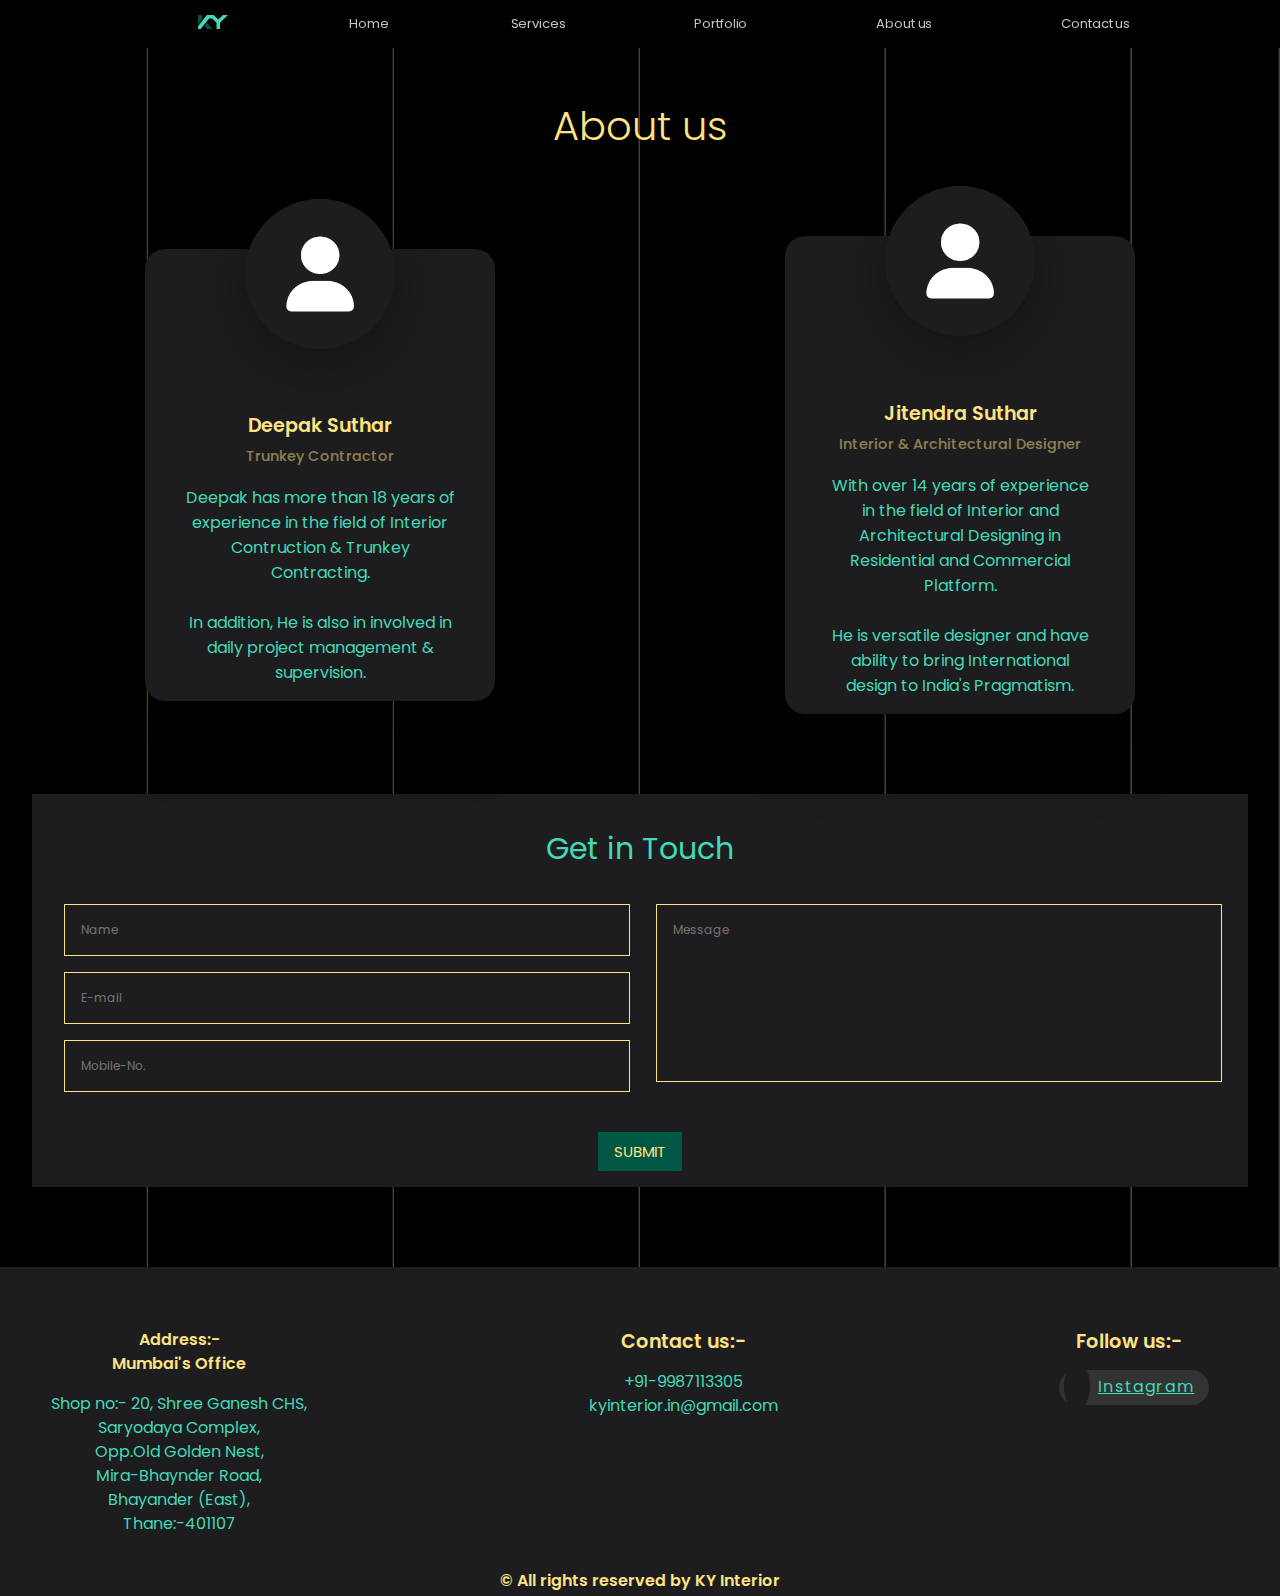
==== About/index.html @ 12c8e561 "Big Update" ====
<!DOCTYPE html>
<html lang="en" dir="ltr">
  <head>
    <meta charset="utf-8">
    <title>About | KY Interior</title>
    <meta name="viewport" content="width=device-width, initial-scale=1.0" />
    <link rel="preconnect" href="https://fonts.googleapis.com">
    <link rel="preconnect" href="https://fonts.gstatic.com" crossorigin>
    <link href="https://fonts.googleapis.com/css2?family=Poppins:ital,wght@0,100;0,200;0,300;0,400;0,500;0,600;0,700;0,800;0,900;1,100;1,200;1,300;1,400;1,500;1,600;1,700;1,800;1,900&display=swap" rel="stylesheet">
    <link rel="stylesheet" href="https://unpkg.com/aos@next/dist/aos.css" />
    <link rel="stylesheet" href="https://cdnjs.cloudflare.com/ajax/libs/font-awesome/6.1.1/css/all.min.css" integrity="sha512-KfkfwYDsLkIlwQp6LFnl8zNdLGxu9YAA1QvwINks4PhcElQSvqcyVLLD9aMhXd13uQjoXtEKNosOWaZqXgel0g==" crossorigin="anonymous" referrerpolicy="no-referrer" />
    <link rel="stylesheet" href="/style.css">
    <link rel="icon" href="/image/KY.svg">
  </head>
  <body>
    <nav>
      <header>
      <div class="hamburger-menu">
        <div class="bar">

        </div>
      </div>
      <div class="container">
        <ul class="list">
            <li class="list-ky item">
              <a class="ky-link link" href="/index.html"></a>
            </li>
            <li class="list-home item item-1">
              <a class="home-link link" href="/index.html">
              <span class="home-text text">Home</span>
              </a>
            </li>
            <li class="list-services item item-2">
              <a class="services-link link" href="/Services">
              <span class="services-text text">Services</span>
              </a>
            </li>
              <li class="list-portfolio item item-3">
                <a class="portfolio-link link" href="/Portfolio">
                <span class="portfolio-text text">Portfolio</span>
                </a>
              </li>
              <li class="list-about item item-4">
                <a class="about-link link" href="/About">
                <span class="about-text text">About us</span>
                </a>
              </li>
            <li class="list-contact item item-5">
              <a class="contact-link link" href="/Contact">
              <span class="contact-text text">Contact us</span>
              </a>
            </li>
        </ul>
      </div>
    </nav>
    <div class="heading">
      <h1>About us</h1>
    </div>
    <div class="person-grouping">
      <div class="person">
        <div class="imgbox">
          <img src="/image/User.jpg" alt="">
        </div>
        <div class="contentbox">
          <div class="details">
            <h1>Deepak Suthar<br><span>Trunkey Contractor</span></h1>
            <div class="bio">
              <p>Deepak has more than 18 years of experience in the field of Interior Contruction & Trunkey Contracting.<br><br>In addition, He is also in involved in daily project management & supervision.</p>
            </div>
          </div>
        </div>
      </div>
      <div class="person">
        <div class="imgbox">
          <img src="/image/User.jpg" alt="">
        </div>
        <div class="contentbox">
          <div class="details">
            <h1>Jitendra Suthar<br><span>Interior & Architectural Designer</span></h1>
            <div class="bio">
              <p>With over 14 years of experience in the field of Interior and Architectural Designing in Residential and Commercial Platform.<br><br>He is versatile designer and have ability to bring International design to India's Pragmatism.</p>
            </div>
          </div>
        </div>
      </div>
    </div>
    <div class="contact-container">
      <div class="form">
        <div class="title">Get in Touch</div>
        <form class="contact-form" action="https://formspree.io/f/meqnbwpr" method="POST">
          <div class="row-">
            <div class="col">
              <div class="group">
                <input class="form-control" type="text" id="name" name="name"  placeholder="Name">
              </div>
              <div class="group">
                <input class="form-control" type="email" id="email" name="email"  placeholder="E-mail">
              </div>
              <div class="group">
                <input class="form-control" type="text" id="mobile" name="mobile" placeholder="Mobile-No.">
              </div>
            </div>
            <div class="col">
              <div class="group">
                <textarea class="form-control" id="message" placeholder="Message" name="message"></textarea>
              </div>
            </div>
          </div>
          <button class="submit-btn" type="submit">Submit</button>
        </form>
      </div>
    </div>
  <footer>
    <div class="small">
      <div class="row">
        <div class="column-1 column">
          <div class="address">
            <h1>Address:-<br>Mumbai's Office</h1>
            <p>Shop no:- 20, Shree Ganesh CHS,<br>Saryodaya Complex,<br>Opp.Old Golden Nest,<br>Mira-Bhaynder Road,<br>Bhayander (East),<br>Thane:-401107</p>
          </div>
        </div>
        <div class="column-2 column">
          <div class="contact">
            <h1>Contact us:-</h1>
            <p>+91-9987113305<br>kyinterior.in@gmail.com</p>
          </div>
        </div>
        <div class="column-3 column">
          <div class="Follow">
            <h1>Follow us:-</h1>
            <div class="label">
            <i class="fa-brands fa-instagram"></i>
            <a href="#">Instagram</a>
            </div>
          </div>
        </div>
      </div>
      <div class="copyright">
        <p>&copy; All rights reserved by KY Interior</p>
      </div>
    </div>
  </footer>
    <script src="/script.js" charset="utf-8"></script>
    <script src="https://unpkg.com/aos@next/dist/aos.js"></script>
    <script src="https://ajax.googleapis.com/ajax/libs/jquery/3.6.0/jquery.min.js"></script>
    <script>
        AOS.init();
    </script>
  </body>
</html>
---- style.css ----
*{
  font-family: 'Poppins', sans-serif;
}

body{
  margin: 0;
  padding: 0;
  background: #000;
  background-image: url("image/bg_line.png");
  background-size: cover;
  overflow-x: hidden;
  font-size: 62.5%;
}

      /* Common Setup */

nav{
    position: fixed;
    top: 0;
    right: 0;
    left: 0;
    z-index: 1000;
    display: block;
    margin: 0;
    width: 100%;
    height: 48px;
    background: rgba(0,0,0,.8);
    font-size: 17px;
    user-select: none;
    transition: opacity 0.3s cubic-bezier(0.25, 0.1, 0.25, 1);
}

header{
  position: absolute;
  top: 0;
  right: 0;
  left: 0;
  z-index: 77;
  display: block;
  margin: 0;
  width: 100%;
  height: 48px;
  background: rgba(0,0,0,0.92);
  font-size: 17px;
  user-select: none;
}

nav .container{
    margin: 0 auto;
    max-width: 980px;
    padding: 0 22px;
    position: relative;
}

nav .list{
    cursor: default;
    margin: 0 -8px;
    width: auto;
    height: 44px;
    display: flex;
    justify-content: space-between;
    user-select: none;
}

nav .list .item{
  box-sizing: border-box;
  position: relative;
  height: 44px;
  list-style: none;
  vertical-align: top;
}

nav .list .link{
    position: relative;
    font-size: 13px;
    line-height: 3.66667;
    font-weight: 400;
    letter-spacing: -.01em;
    color: #c4c4c4;
    z-index: 9999;
    display: inline-block;
    padding: 0 8px;
    min-width: 100%;
    height: 44px;
    opacity: 1;
    background: no-repeat;
    text-decoration: none;
    white-space: nowrap;
    outline-offset: -7px;
    transition: .25s;
    cursor: pointer;
}

nav .list .link:hover{
  transition: .25s;
  color: #fff;
}

nav .list .ky-link{
    background-size: 30px 44px;
    background-repeat: no-repeat;
    background-image: url("image/KY.svg");
    background-position: center;
    width: 30px;
}

nav .list .home-link{
  background-size: 30px 44px;
  background-repeat: no-repeat;
  background-position: center;
  background-origin: content-box;
  background-size: cover;
  width: 2.5em;
  max-width: 51px;
}

.hamburger-menu{
	height: 0;
	width: 0;
	cursor: pointer;
	display: flex;
  z-index: 999;
	align-items: center;
  border-radius: 5px;
	justify-content: flex-end;
}

nav.active::before{
    content: '';
    position: fixed;
    top: 0;
    left: 0;
    min-width: 100%;
    min-height: 100vh;
    transition: 0.5s;
    background: #1d1d1f;
    animation: drop 0.5s forwards ease;
}

@keyframes drop{
	0%{
		transform: translateY(-50em);
	}
	100%{
		transform: translateY(0em);
		background: #000;
	}
}

nav.active::after{
    content: ' ';
    top: 0;
    left: 0;
    width: 100%;
    height: 0;
    transition: 0.5s;
}

nav.active{
  position: fixed;
}

.bar{
	width: 0;
	height: 0;
	border-radius: 5px;
	background-color: #eee;
	transition: 0.5s;
	position: relative;
}

.bar::before,.bar::after{
	content:'';
	position: absolute;
	width: inherit;
	height: inherit;
	background-color: #eee;
}

.bar::before{
	transform: translateY(-9px);
}

.bar::after{
	transform: translateY(9px);
}

nav.active .bar{
	transform: rotate(360deg);
	background-color: transparent;
}

nav.active .bar::before{
	transform: translateY(0) rotate(45deg);
}

nav.active .bar::after{
	transform: translateY(0) rotate(-45deg);
}

.slider{
  overflow: hidden;
  margin-top: 48px;
  margin-bottom: 3rem;
}

.slider figure{
  position: relative;
  width: 500%;
  height: 100vh;
  margin: 0;
  left: 0;
  animation: slider 20s infinite;
}

.slider figure img{
  width: 20%;
  height: 100vh;
  float: left;
}

@keyframes slider {
  0%,20%{
    left: 0;
  }
  25%,45%{
    left: -100%;
  }
  50%,70%{
    left: -200%;
  }
  75%,95%,100%{
    left: -300%;
  }
}

      /* Cards Setup */

.cards{
  position: relative;
  min-width: 100%;
  display: flex;
  align-items: center;
  justify-content: center;
  margin-bottom: 10%;
  z-index: 444;
}

.cards:nth-child(1){
  top: 0%;
}

.cards:nth-child(4){
  flex-direction: row-reverse;
}

.cards:nth-child(6){
  flex-direction: row-reverse;
}

.preview{
  position: relative;
  height: 20rem;
  max-width: 70%;
}

.preview img{
  width: 100%;
  height: 100%;
  margin: auto;
}

.content{
  position: relative;
  background: #1d1d1f;
  padding: 1.5rem;
  max-width: 40%;
}

h1{
  color: #FFE382;
  font-weight: 600;
  font-size: 1.2rem;
  margin-bottom: 1rem;
}

p{
  color: #43D9B8;
  font-weight: normal;
  font-size: 1rem;
  margin-bottom: 1rem;
}

.btn{
  background: #005744;
  border: none;
  padding: .5rem;
  padding-left: 1rem;
  padding-right: 1rem;
  cursor: pointer;
  color: #ffe382;
}

.contact-container{
  padding-left: 2rem;
  padding-right: 2rem;
  max-width: 100%;
  margin-left: auto;
  margin-right: auto;
  margin-bottom: 5rem;
}

.form{
  background: #1d1d1f;
  padding: 1rem;
}

.title{
  font-size: 30px;
  letter-spacing: 0.25px;
  color: #43D9B8;
  text-align: center;
  margin-top: 1rem;
  margin-bottom: 2rem;
}

.row-{
  display: flex;
}

.col{
    position: relative;
    margin-left: 1rem;
    margin-right: 1rem;
    width: 100%;
}

.group{
  position: relative;
  margin-bottom: 1rem;
  min-width: 100%;
}

.form-control{
    border: 1px solid #FFE382;
    background: none;
    color: #43D9B8;
    font-size: 12px;
    min-width: 95%;
    padding: 1rem;
}

textarea{
  height: 9rem;
  resize: none;
}

.submit-btn{
    background: #005744;
    color: #ffe382;
    font-size: 15px;
    padding: .5rem 1rem;
    font-weight: 400;
    display: block;
    margin: auto;
    text-transform: uppercase;
    border: none;
    cursor: pointer;
    margin-top: 1.5rem;
}

      /* Common Card */

.heading{
  position: relative;
  min-width: 100%;
  max-height: 100vh;
  margin-top: 6rem;
}

.heading h1{
  text-align: center;
  font-size: 2.5rem;
  font-weight: 300;
  margin-bottom: 2rem;
}

.heading p{
  text-align: center;
  font-size: 1rem;
}

.section-group{
  position: relative;
  margin-top: 1rem;
  margin-bottom: 4rem;
  max-height: 100vh;
  padding: 2rem;
  display: flex;
  justify-content: space-around;
}

.section{
  position: relative;
  min-width: 35%;
  background-color: #1d1d1f;
  padding: 1rem;
}

.section-container{
  position: relative;
  border: solid 2px #ffe382;
}

.section-content{
  text-align: center;
  padding: 1rem;
}

.section-content-{
  text-align: left;
  padding: .5rem;
  padding-left: 2rem;
}

.section-image{
  position: relative;
  height: 20rem;
}

.section-image img{
  width: 100%;
  height: 100%;
  margin: auto;
}

.anchor{
  text-decoration: none;
  padding: 1rem;
}

        /* Trunkey Contracting Setup */

.header{
  text-align: center;
  padding: 5rem;
}

.header h1{
  font-size: 2rem;
}

.content ul{
  padding-left: 1rem;
}

.content li{
  font-size: 1rem;
  color: #43D9B8;
  margin-bottom: 1rem;
  width: 20rem;
}

.promise{
  color: #43D9B8;
  display: flex;
  align-items: center;
}

.promise i{
  color: #43D9B8;
  font-size: 1rem;
  margin-right: .5rem;
}

.activity{
  display: flex;
}

.grp-1, .grp-2{
  display: flex;
  flex-direction: column;
  margin-right: 1.6rem;
}

        /* Potfolio Setup */

.projects{
  padding: 100px 0 20px 0;
  min-width: 100%;
}

.projects-container{
    width: 100%;
    margin-right: auto;
    margin-left: auto;
}

.pic{
    display: flex;
    justify-content: space-around;
    align-items: center;
    margin-bottom: 1rem;
}

.img, .cont{
    min-height: 1px;
    padding-right: 2rem;
    padding-left: 2rem;
    max-width: 50%;
}

.img{
  display: flex;
  flex-direction: row;
  margin-bottom: 2rem;
}

.img img{
    max-width: 100%;
    max-height: 70vh;
    border-top: 2px solid #ffe382;
    border-bottom: 2px solid #ffe382;
    padding: 10px 0;
}

.projects-thumb{
    border-top: 2px solid #ffe382;
    border-bottom: 2px solid #ffe382;
    min-width: 100%;
    max-height: 100%;
    padding: 10px 0;
    line-height: 2rem;
}

        /* About us - Setup */

.person-grouping{
  position: relative;
  margin-top: 5rem;
  min-width: 100%;
  max-height: 100vh;
  display: flex;
  justify-content: space-around;
  align-items: center;
}

.person{
  position: relative;
  width: 350px;
  max-height: 100vh;
  background: #1d1d1f;
  border-radius: 20px;
  box-shadow: 0 35px 80px rgba(0, 0, 0, 0.15);
  transition: .5s;
  margin-bottom: 5rem;
}

.person:hover .imgbox{
  box-shadow: 0 35px 80px #ffe382;
}

@keyframes animate{
    0%{
      filter: hue-rotate(0deg);
    }
    100%{
      filter: hue-rotate(360deg);
    }
}

.imgbox{
  position: relative;
  left: 50%;
  top: -50px;
  transform: translateX(-50%);
  height: 150px;
  width: 150px;
  background: #1d1d1f;
  border-radius: 50%;
  box-shadow: 0 15px 50px rgba(0, 0, 0, 0.35);
  overflow: hidden;
  transition: .5s;
}

.imgbox img{
  top: 0;
  left: 0;
  width: 100%;
  height: 100%;
  object-fit: cover;
}

.contentbox{
  top: 0;
  min-width: 100%;
  max-height: 100vh;
  display: flex;
  justify-content: center;
  align-items: flex-start;
  overflow: hidden;
}

.details{
  padding-left: 40px;
  padding-right: 40px;
  text-align: center;
  width: 100%;
  transition: .5s;
}

.details h1 span{
  font-size: .75em;
  font-weight: 500;
  opacity: .5;
}

        /* Footer Setup */

footer{
    background: #1d1d1f;
    padding: 50px 50px 20px 50px;
}

.address h1{
  font-size: 1rem;
}

.address p{
  font-size: 1rem;
}

.row{
    display: flex;
    flex-wrap: wrap;
    justify-content: space-between;
    margin-right: 15px;
    margin-left: -15px;
}

.column{
  padding-left: 1rem;
  padding-right: 1rem;
  line-height: 1.5rem;
}

.column p, .column h1{
  text-align: center;
}

.label{
  padding: .3rem;
  min-width: 100%;
  max-height: 100vh;
  border-radius: 50px;
  background: #333;
}

.label a{
  letter-spacing: .1rem;
}

.label i{
  font-size: 1rem;
  color: #fff;
  padding: .8rem;
  background-color: #1d1d1f;
  border-radius: 50%;
  margin-right: .5rem;
}

.copyright{
  position: absolute;
  left: 0;
  display: flex;
  justify-content: center;
  min-width: 100%;
  height: 44px;
  background-color: #1d1d1f;
}

.copyright p{
  font-weight: 600;
  color: #ffe382;
}

.column a{
  font-size: 1rem;
  color: #43D9B8;
}

@media (min-width: 550px) and (max-width: 1000px){
  .slider {
    max-height: 50vh;
  }

  .slider figure img{
    max-height: 50vh;
  }

  .slider figure{
    height: 100vh;
  }

  .cards{
    position: relative;
    display: flex;
    align-items: center;
    flex-direction: column;
    margin-bottom: 10%;
  }

  .cards:nth-child(4), .cards:nth-child(6){
    flex-direction: column;
  }

  .preview{
    height: 100%;
    width: 100%;
  }

  .preview img{
    border-top-left-radius: 10px;
    border-top-right-radius: 10px;
  }

  .content{
    min-width: 70%;
    border-radius: 10px;
    border-top-left-radius: 5px;
    border-top-right-radius: 5px;
  }

  .list{
    padding: 2rem;
    flex-direction: column;
    align-items: center;
  }

  .item-1, .item-2, .item-3, .item-4, .item-5{
    border-bottom: 2px solid #fff;
    top: -100vh;
    min-width: 100%;
    opacity: 1;
  }

  .item:nth-child(1){
    display: flex;
    justify-content: center;
    opacity: 1;
    border: none;
  }

  .item-1.active, .item-2.active, .item-3.active, .item-4.active, .item-5.active{
    opacity: 1;
    top: 0;
    transition: .5s;
  }

  .hamburger-menu{
  	height: 2rem;
  	width: 2rem;
    margin-left: .5rem;
  }

  .bar{
  	width: 2rem;
  	height: 2px;
  }

  header{
    display: flex;
    align-items: center;
  }

  nav .container{
    left: -5%;
    margin: 0;
    padding: 0;
    min-width: 100%;
  }

  .content .btn{
    border-radius: 5px;
  }

  footer{
    display: flex;
    flex-direction: column;
  }

  .row{
    justify-content: center;
  }

  .row-{
    flex-direction: column;
  }

  .contact-form{
    display: flex;
    flex-direction: column;
  }

  .col{
    margin: 0;
  }

  .section-group{
    flex-direction: column;
    padding: 0;
    min-width: 100%;
    align-items: center;
  }

  .section{
    margin-top: 2rem;
    max-width: 100%;
    max-height: 100vh;
  }

  .pic{
    flex-direction: column;
  }

  .img, .cont{
      max-width: 100%;
  }

  .projects-content{
    max-width: 100%;
    text-align: center;
  }

  .person-grouping{
    flex-direction: column;
  }

  .person{
    margin-bottom: 5rem;
  }
}

@media (min-width: 1px) and (max-width: 540px){
  .slider {
    max-height: 35vh;
  }

  .slider figure img{
    max-height: 35vh;
  }

  .slider figure{
    height: 100vh;
  }

  .cards{
    position: relative;
    display: flex;
    align-items: center;
    flex-direction: column;
    margin-bottom: 10%;
  }

  .cards:nth-child(4), .cards:nth-child(6){
    flex-direction: column;
  }

  .preview{
    height: 100%;
    width: 100%;
  }

  .preview img{
    border-top-left-radius: 10px;
    border-top-right-radius: 10px;
  }

  .content{
    padding: 1rem;
    min-width: 70%;
    border-radius: 10px;
    border-top-left-radius: 5px;
    border-top-right-radius: 5px;
  }

  .list{
    padding: 2rem;
    flex-direction: column;
    align-items: center;
  }

  .item-1, .item-2, .item-3, .item-4, .item-5{
    border-bottom: 2px solid #fff;
    top: -100vh;
    min-width: 100%;
    opacity: 1;
  }

  .item:nth-child(1){
    display: flex;
    justify-content: center;
    opacity: 1;
    border: none;
  }

  .item-1.active, .item-2.active, .item-3.active, .item-4.active, .item-5.active{
    opacity: 1;
    top: 0;
    transition: .5s;
  }

  .hamburger-menu{
  	height: 2rem;
  	width: 2rem;
    margin-left: .5rem;
  }

  .bar{
  	width: 2rem;
  	height: 2px;
  }

  header{
    display: flex;
    align-items: center;
  }

  nav .container{
    left: -10%;
    margin: 0;
    padding: 0;
    min-width: 100%;
  }

  .content .btn{
    border-radius: 5px;
  }

  footer{
    display: flex;
    flex-direction: column;
  }

  .row{
    justify-content: center;
  }

  .row-{
    flex-direction: column;
  }

  .contact-form{
    display: flex;
    flex-direction: column;
  }

  .col{
    margin: 0;
  }

  .form-control{
    min-width: 88%;
  }

  .section-group{
    flex-direction: column;
    padding: 1rem;
  }

  .section{
    max-width: 100%;
    max-height: 100vh;
    margin-bottom: 1rem;
  }

  .pic{
    flex-direction: column;
  }

  .img, .cont{
      max-width: 100%;
  }

  .projects-content{
    max-width: 100%;
    text-align: center;
  }

  .person-grouping{
    margin-top: 10rem;
    margin-bottom: 5rem;
    flex-direction: column;
  }

  .heading{
    margin-bottom: 2rem;
  }

  .section-image{
    height: 10rem;
  }
}
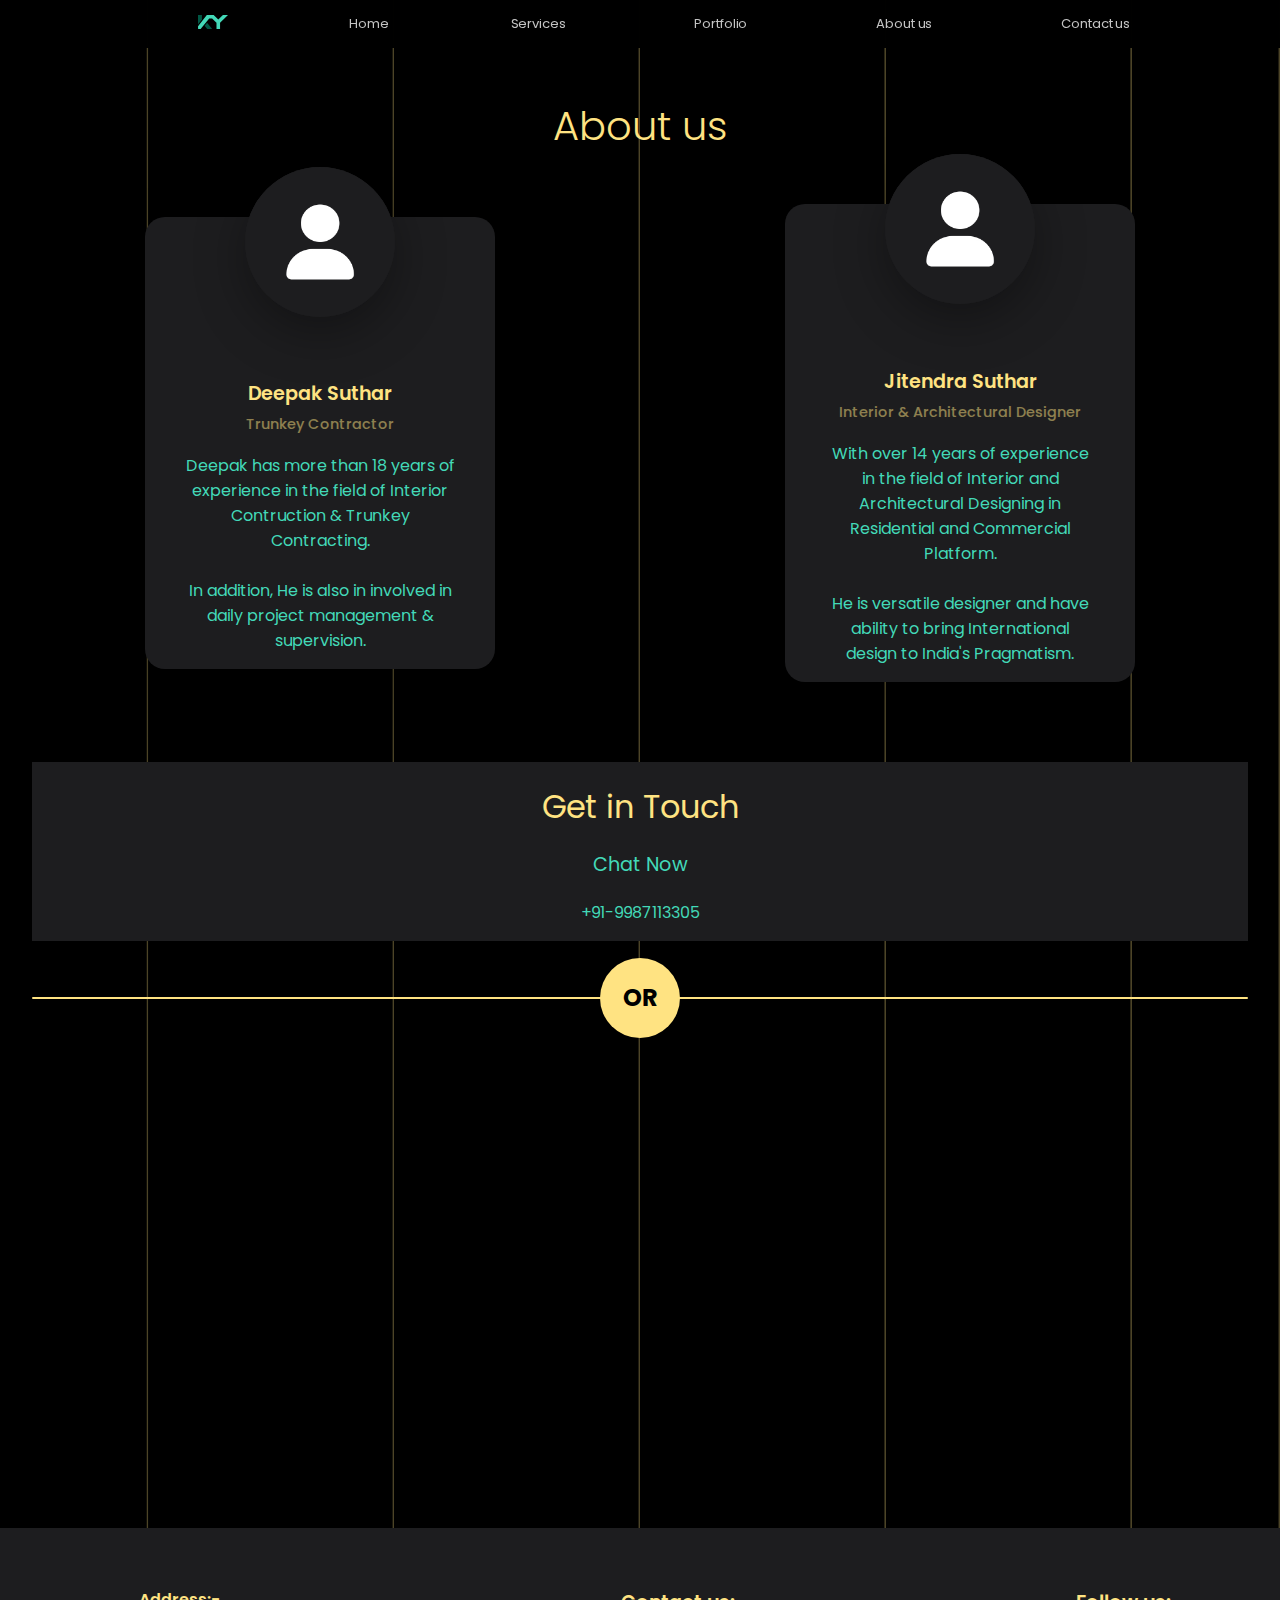
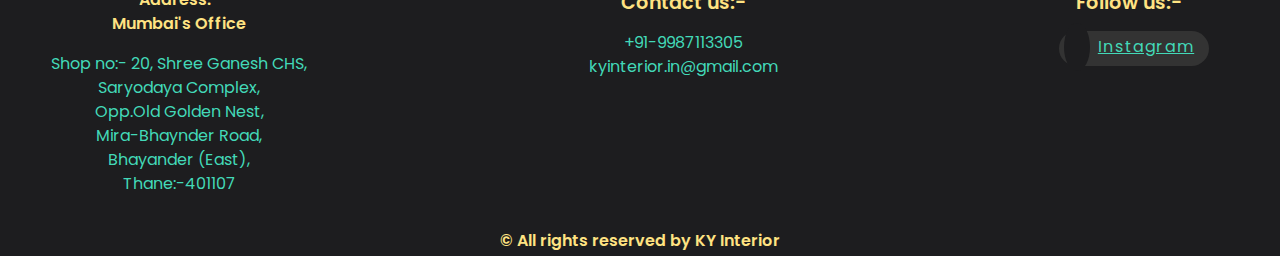
==== commit e760f3d6: "New Update" ====
--- a/About/index.html
+++ b/About/index.html
@@ -85,8 +85,20 @@
       </div>
     </div>
     <div class="contact-container">
-      <div class="form">
-        <div class="title">Get in Touch</div>
+      <div data-aos="fade-up" data-aos-duration="1000" data-aos-once="true" class="whatsapp-conversation conversation">
+        <div class="head-container">
+          <h1>Get in Touch</h1>
+          <h3>Chat Now</h3>
+          <p><i class="fa-brands fa-whatsapp"></i> +91-9987113305</p>
+        </div>
+      </div>
+      <div class="Or-body">
+          <div class="Or Condition">
+            <h2>OR</h2>
+          </div>
+      </div>
+      <div data-aos="fade-down" data-aos-duration="1000" data-aos-once="true" class="form">
+        <div class="title">Enter your Details Below</div>
         <form class="contact-form" action="https://formspree.io/f/meqnbwpr" method="POST">
           <div class="row-">
             <div class="col">
--- a/style.css
+++ b/style.css
@@ -1,5 +1,9 @@
 *{
   font-family: 'Poppins', sans-serif;
+}
+
+html{
+  overflow-x: hidden;
 }
 
 body{
@@ -8,7 +12,6 @@
   background: #000;
   background-image: url("image/bg_line.png");
   background-size: cover;
-  overflow-x: hidden;
   font-size: 62.5%;
 }
 
@@ -31,7 +34,7 @@
 }
 
 header{
-  position: absolute;
+  position: fixed;
   top: 0;
   right: 0;
   left: 0;
@@ -310,6 +313,59 @@
   margin-bottom: 5rem;
 }
 
+.conversation{
+  position: relative;
+  top: 0;
+  left: 0;
+  min-width: 100%;
+  max-height: 100vh;
+  display: flex;
+  text-align: center;
+  align-items: center;
+  justify-content: center;
+  flex-direction: column;
+}
+
+.head-container h1{
+  font-weight: 400;
+  font-size: 2rem;
+}
+
+.head-container h3{
+  color: #43D9B8;
+  font-weight: 400;
+  font-size: 1.2rem;
+}
+
+.conversation{
+  background: #1d1d1f;
+}
+
+.Or-body{
+  min-width: 100%;
+  height: 2px;
+  display: flex;
+  justify-content: center;
+  align-items: center;
+  margin-top: 3.5rem;
+  margin-bottom: 3.5rem;
+  background: #ffe382;
+  border-radius: 3px;
+}
+
+.Or{
+  width: 5rem;
+  height: 5rem;
+  background: #ffe382;
+  display: flex;
+  flex-direction: column;
+  justify-content: center;
+  font-weight: 500;
+  font-size: 1rem;
+  border-radius: 50%;
+  text-align: center;
+}
+
 .form{
   background: #1d1d1f;
   padding: 1rem;
@@ -500,7 +556,7 @@
     display: flex;
     justify-content: space-around;
     align-items: center;
-    margin-bottom: 1rem;
+    margin-bottom: 2rem;
 }
 
 .img, .cont{
@@ -537,7 +593,7 @@
 
 .person-grouping{
   position: relative;
-  margin-top: 5rem;
+  margin-top: 3rem;
   min-width: 100%;
   max-height: 100vh;
   display: flex;
@@ -558,15 +614,6 @@
 
 .person:hover .imgbox{
   box-shadow: 0 35px 80px #ffe382;
-}
-
-@keyframes animate{
-    0%{
-      filter: hue-rotate(0deg);
-    }
-    100%{
-      filter: hue-rotate(360deg);
-    }
 }
 
 .imgbox{
@@ -669,6 +716,11 @@
   margin-right: .5rem;
 }
 
+i{
+  font-size: 1.1rem;
+  color: #fff;
+}
+
 .copyright{
   position: absolute;
   left: 0;
@@ -690,6 +742,15 @@
 }
 
 @media (min-width: 550px) and (max-width: 1000px){
+
+  html{
+    overflow-x: hidden;
+  }
+
+  body{
+    background-size: contain;
+  }
+
   .slider {
     max-height: 50vh;
   }
@@ -834,14 +895,32 @@
 
   .person-grouping{
     flex-direction: column;
+    justify-content: space-between;
   }
 
   .person{
     margin-bottom: 5rem;
   }
+
+  .pic,.section,.form,.conversation{
+    border-radius: 10px;
+  }
+
+  .section-container{
+    border-radius: 5px;
+  }
 }
 
 @media (min-width: 1px) and (max-width: 540px){
+
+  html{
+    overflow-x: hidden;
+  }
+
+  body{
+    background-size: contain;
+  }
+
   .slider {
     max-height: 35vh;
   }
@@ -1000,4 +1079,12 @@
   .section-image{
     height: 10rem;
   }
-}
+
+  .pic,.section,.form,.conversation{
+    border-radius: 10px;
+  }
+
+  .section-container{
+    border-radius: 5px;
+  }
+}
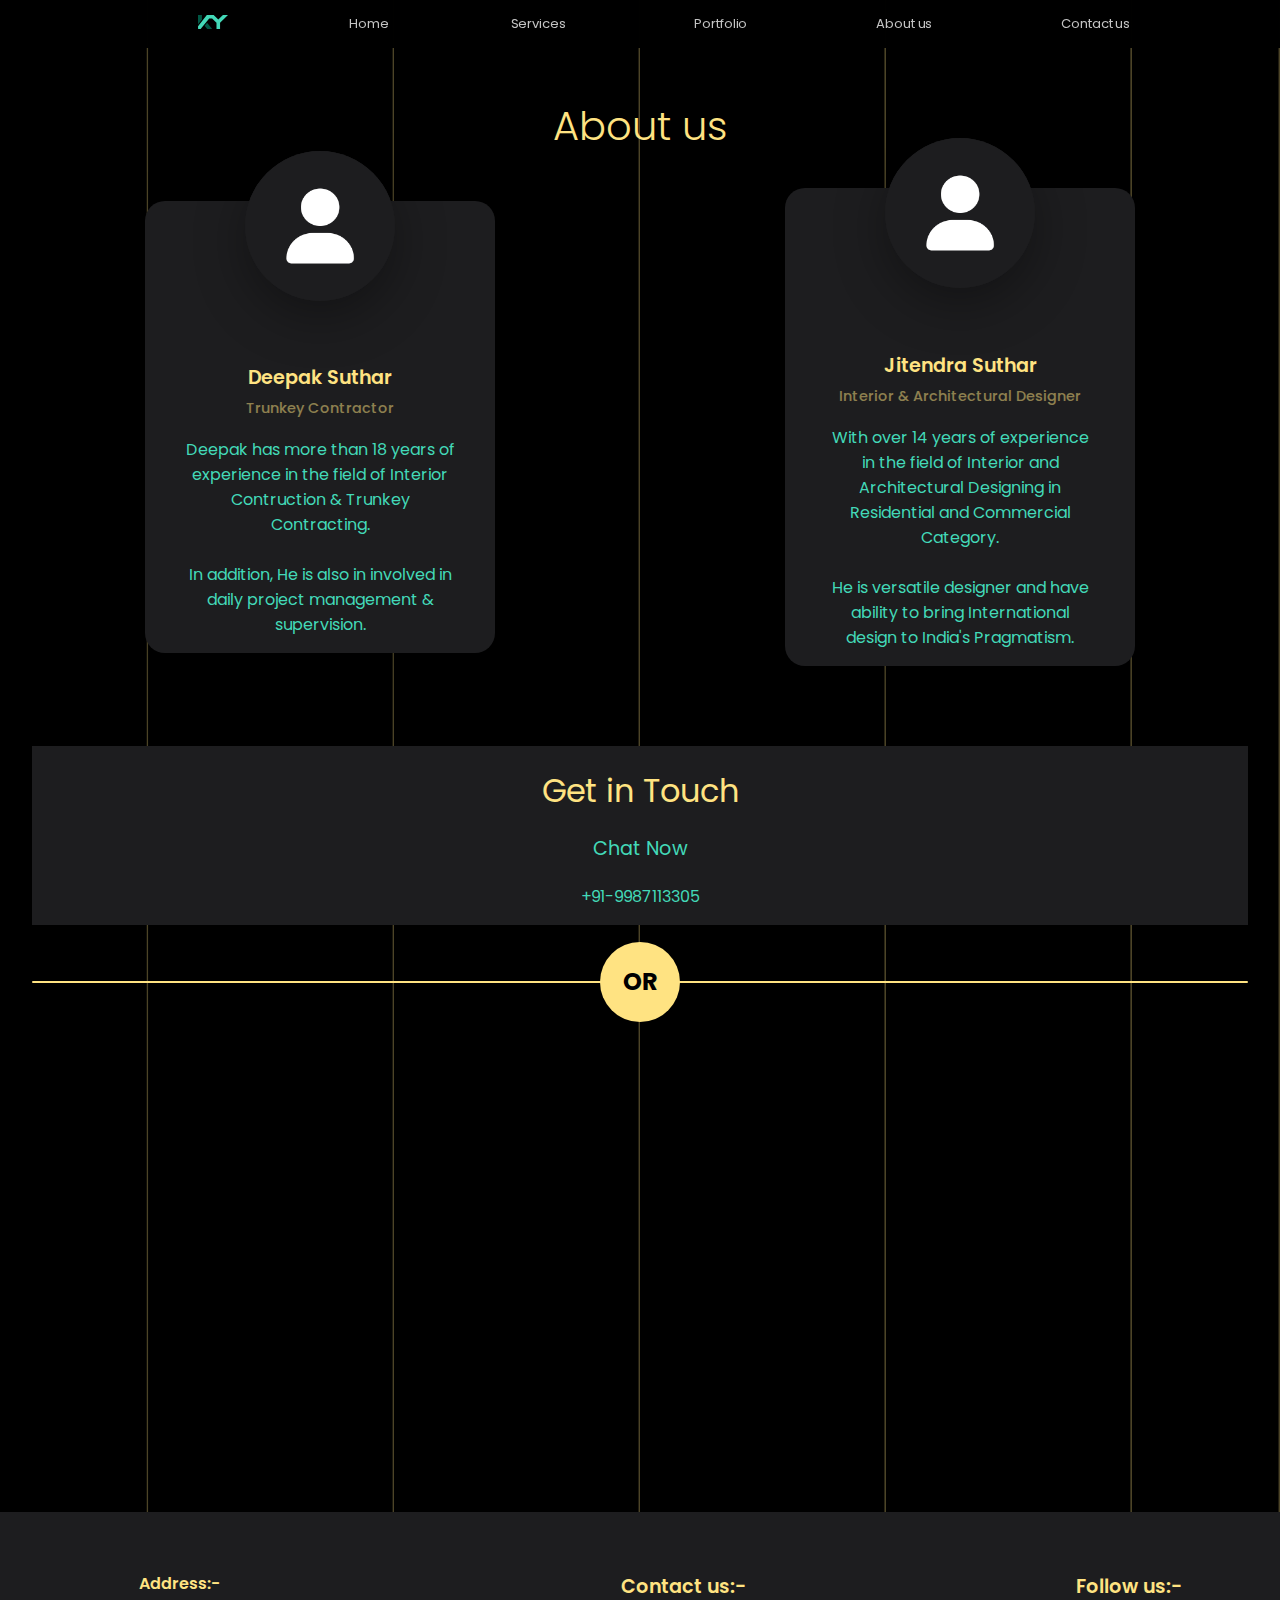
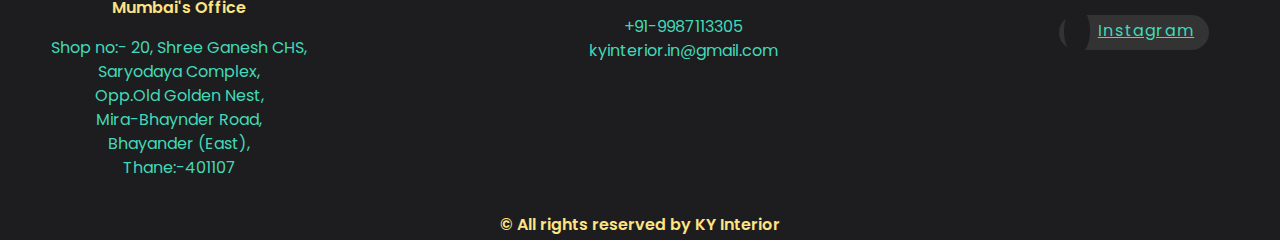
==== commit 8a72a6cd: "Text Correction" ====
--- a/About/index.html
+++ b/About/index.html
@@ -78,7 +78,7 @@
           <div class="details">
             <h1>Jitendra Suthar<br><span>Interior & Architectural Designer</span></h1>
             <div class="bio">
-              <p>With over 14 years of experience in the field of Interior and Architectural Designing in Residential and Commercial Platform.<br><br>He is versatile designer and have ability to bring International design to India's Pragmatism.</p>
+              <p>With over 14 years of experience in the field of Interior and Architectural Designing in Residential and Commercial Category.<br><br>He is versatile designer and have ability to bring International design to India's Pragmatism.</p>
             </div>
           </div>
         </div>
--- a/style.css
+++ b/style.css
@@ -1,9 +1,5 @@
 *{
   font-family: 'Poppins', sans-serif;
-}
-
-html{
-  overflow-x: hidden;
 }
 
 body{
@@ -12,6 +8,7 @@
   background: #000;
   background-image: url("image/bg_line.png");
   background-size: cover;
+  overflow-x: hidden;
   font-size: 62.5%;
 }
 
@@ -592,10 +589,8 @@
         /* About us - Setup */
 
 .person-grouping{
-  position: relative;
-  margin-top: 3rem;
   min-width: 100%;
-  max-height: 100vh;
+  max-height: 148vh;
   display: flex;
   justify-content: space-around;
   align-items: center;
@@ -743,11 +738,8 @@
 
 @media (min-width: 550px) and (max-width: 1000px){
 
-  html{
+  body{
     overflow-x: hidden;
-  }
-
-  body{
     background-size: contain;
   }
 
@@ -896,6 +888,7 @@
   .person-grouping{
     flex-direction: column;
     justify-content: space-between;
+    margin-top: 5rem;
   }
 
   .person{
@@ -913,11 +906,8 @@
 
 @media (min-width: 1px) and (max-width: 540px){
 
-  html{
+  body{
     overflow-x: hidden;
-  }
-
-  body{
     background-size: contain;
   }
 
@@ -1067,9 +1057,10 @@
   }
 
   .person-grouping{
-    margin-top: 10rem;
+    margin-top: 5rem;
     margin-bottom: 5rem;
     flex-direction: column;
+    justify-content: space-between;
   }
 
   .heading{
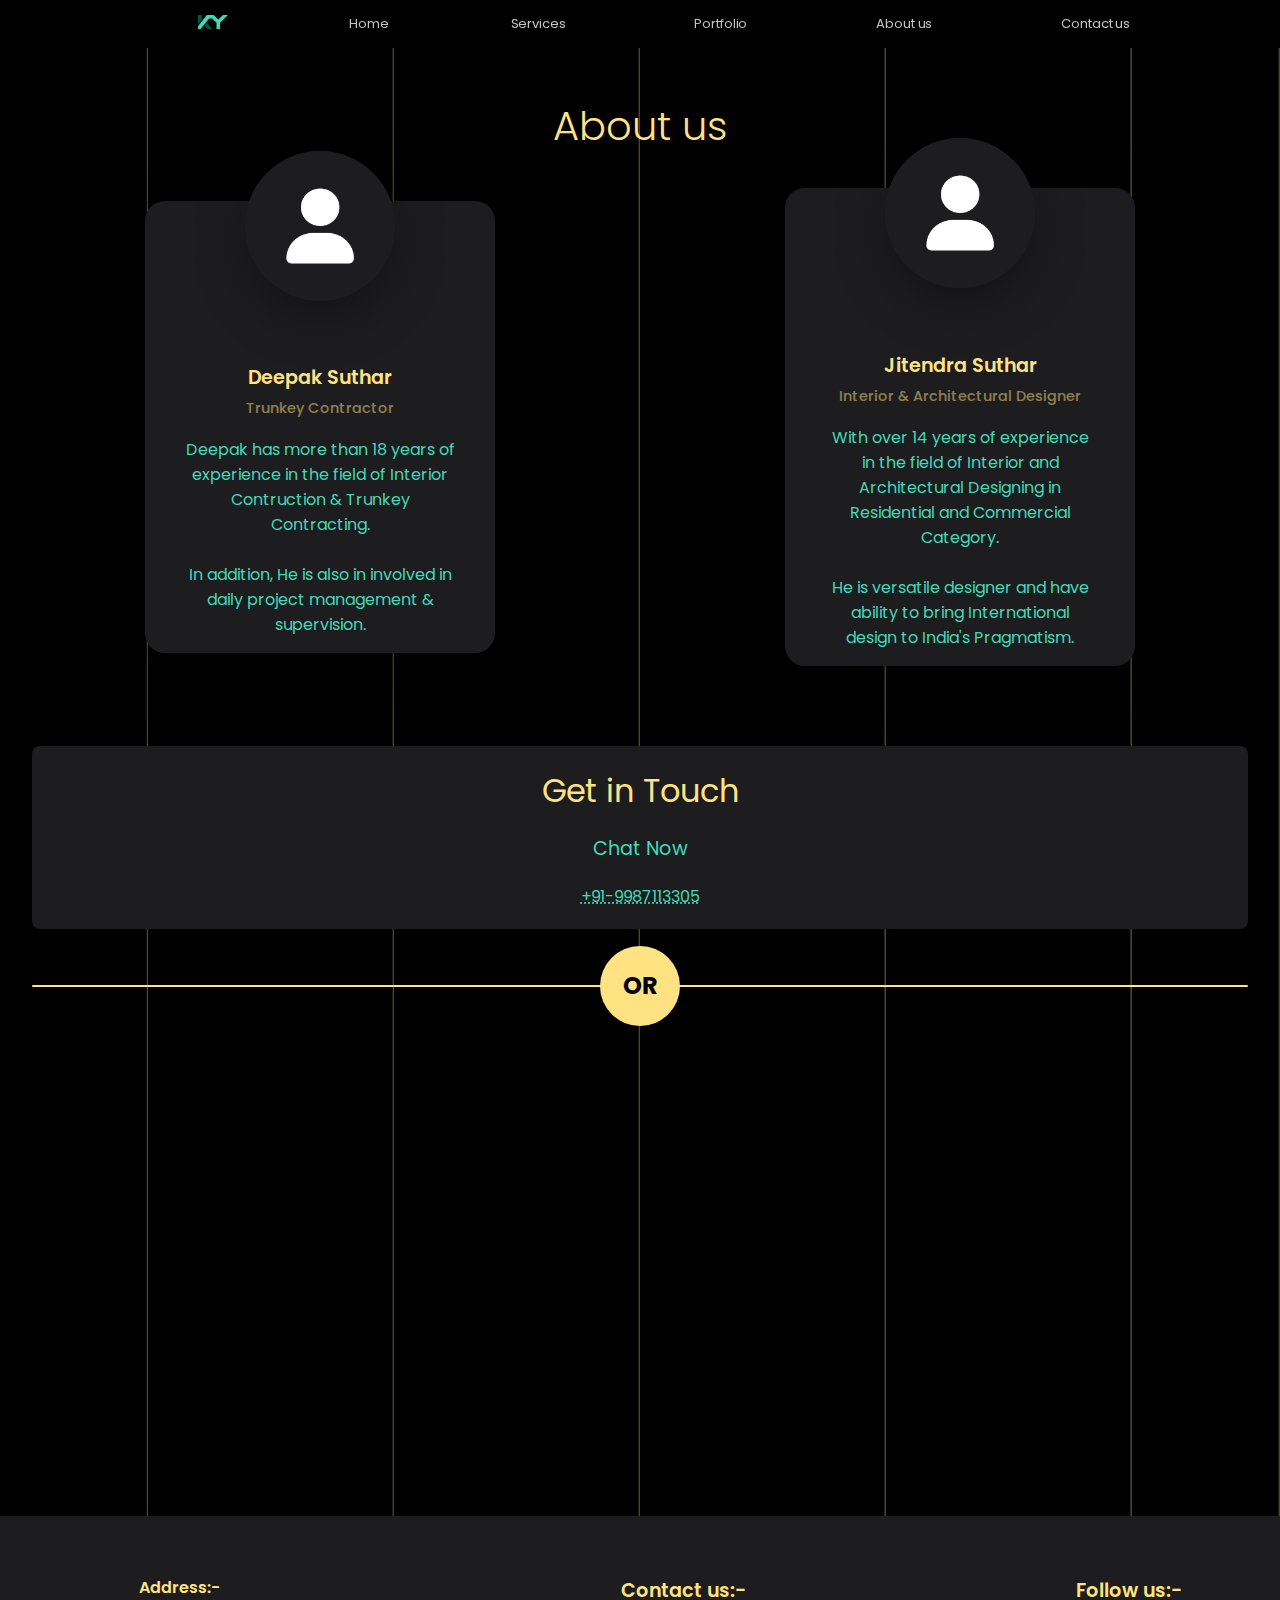
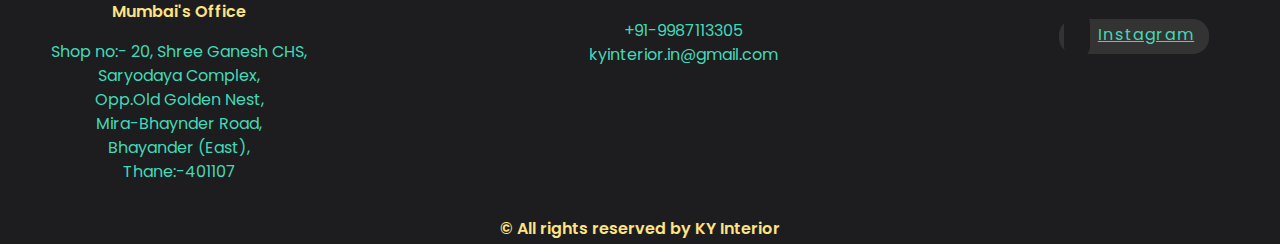
==== commit c8b0e992: "rounded changes" ====
--- a/About/index.html
+++ b/About/index.html
@@ -89,7 +89,7 @@
         <div class="head-container">
           <h1>Get in Touch</h1>
           <h3>Chat Now</h3>
-          <p><i class="fa-brands fa-whatsapp"></i> +91-9987113305</p>
+          <a href="tel:9987113305"><i class="fa-brands fa-whatsapp"></i> +91-9987113305</a>
         </div>
       </div>
       <div class="Or-body">
--- a/style.css
+++ b/style.css
@@ -164,7 +164,6 @@
 	width: 0;
 	height: 0;
 	border-radius: 5px;
-	background-color: #eee;
 	transition: 0.5s;
 	position: relative;
 }
@@ -174,64 +173,85 @@
 	position: absolute;
 	width: inherit;
 	height: inherit;
+  border-radius: 5px;
 	background-color: #eee;
 }
 
 .bar::before{
-	transform: translateY(-9px);
+	transform: translateY(-5px);
+  transition: .25s;
 }
 
 .bar::after{
-	transform: translateY(9px);
+	transform: translateY(5px);
+  transition: .25s;
 }
 
 nav.active .bar{
-	transform: rotate(360deg);
 	background-color: transparent;
 }
 
 nav.active .bar::before{
+  transition: .25s ease-in;
 	transform: translateY(0) rotate(45deg);
 }
 
 nav.active .bar::after{
+  transition: .25s ease-in;
 	transform: translateY(0) rotate(-45deg);
 }
 
+.container-slider{
+  padding: 2rem;
+  margin-top: 2rem;
+  margin-bottom: 2rem;
+  display: flex;
+  align-items: flex-end;
+}
+
+.slider-wrapper{
+  position: relative;
+  max-width: 95%;
+  margin: 0 auto;
+}
+
 .slider{
-  overflow: hidden;
-  margin-top: 48px;
-  margin-bottom: 3rem;
-}
-
-.slider figure{
-  position: relative;
-  width: 500%;
-  height: 100vh;
-  margin: 0;
-  left: 0;
-  animation: slider 20s infinite;
-}
-
-.slider figure img{
-  width: 20%;
-  height: 100vh;
-  float: left;
-}
-
-@keyframes slider {
-  0%,20%{
-    left: 0;
-  }
-  25%,45%{
-    left: -100%;
-  }
-  50%,70%{
-    left: -200%;
-  }
-  75%,95%,100%{
-    left: -300%;
-  }
+  display: flex;
+  aspect-ratio: 16 / 9;
+  overflow-x: hidden;
+  scroll-snap-type: x mandatory;
+  scroll-behavior: smooth;
+  box-shadow: 0 1.5rem 3rem -0.75rem hsla(0, 0%, 0%, .25);
+  border-radius: 0.5rem;
+}
+
+.slider img{
+  flex: 1 0 100%;
+  scroll-snap-align: start;
+  object-fit: cover;
+}
+
+.slider_nav{
+  display: flex;
+  column-gap: 1rem;
+  position: absolute;
+  left: 50%;
+  transform: translateX(-50%);
+  padding-bottom: 1rem;
+}
+
+.slider_nav a{
+  width: 3rem;
+  height: 5px;
+  border-radius: 10px;
+  background-color: #FFE382;
+  opacity: .75;
+  transition: opacity ease .5s;
+}
+
+.slider_nav a:hover{
+  opacity: 1;
+  height: 6px;
 }
 
       /* Cards Setup */
@@ -267,14 +287,19 @@
 .preview img{
   width: 100%;
   height: 100%;
+  border-radius: .5rem;
   margin: auto;
 }
 
 .content{
   position: relative;
+  margin-left: -3rem;
+  margin-right: -3rem;
   background: #1d1d1f;
   padding: 1.5rem;
   max-width: 40%;
+  box-shadow: 0 0 10px #000;
+  border-radius: .5rem;
 }
 
 h1{
@@ -298,6 +323,7 @@
   padding-left: 1rem;
   padding-right: 1rem;
   cursor: pointer;
+  border-radius: .5rem;
   color: #ffe382;
 }
 
@@ -321,6 +347,9 @@
   align-items: center;
   justify-content: center;
   flex-direction: column;
+  background: #1d1d1f;
+  border-radius: .5rem;
+  padding-bottom: 20px;
 }
 
 .head-container h1{
@@ -334,8 +363,12 @@
   font-size: 1.2rem;
 }
 
-.conversation{
-  background: #1d1d1f;
+.head-container a{
+  text-decoration: underline dotted;
+  cursor: pointer;
+  color: #43D9B8;
+  font-weight: 400;
+  font-size: 1rem;
 }
 
 .Or-body{
@@ -366,12 +399,13 @@
 .form{
   background: #1d1d1f;
   padding: 1rem;
+  border-radius: .5rem;
 }
 
 .title{
   font-size: 30px;
   letter-spacing: 0.25px;
-  color: #43D9B8;
+  color: #FFE382;
   text-align: center;
   margin-top: 1rem;
   margin-bottom: 2rem;
@@ -400,12 +434,14 @@
     color: #43D9B8;
     font-size: 12px;
     min-width: 95%;
+    border-radius: .5rem;
     padding: 1rem;
 }
 
 textarea{
   height: 9rem;
   resize: none;
+  border-radius: .5rem;
 }
 
 .submit-btn{
@@ -413,6 +449,7 @@
     color: #ffe382;
     font-size: 15px;
     padding: .5rem 1rem;
+    border-radius: .5rem;
     font-weight: 400;
     display: block;
     margin: auto;
@@ -458,11 +495,13 @@
   min-width: 35%;
   background-color: #1d1d1f;
   padding: 1rem;
+  border-radius: 1rem;
 }
 
 .section-container{
   position: relative;
   border: solid 2px #ffe382;
+  border-radius: .5rem;
 }
 
 .section-content{
@@ -694,7 +733,7 @@
   padding: .3rem;
   min-width: 100%;
   max-height: 100vh;
-  border-radius: 50px;
+  border-radius: 1rem;
   background: #333;
 }
 
@@ -707,7 +746,7 @@
   color: #fff;
   padding: .8rem;
   background-color: #1d1d1f;
-  border-radius: 50%;
+  border-radius: 1rem;
   margin-right: .5rem;
 }
 
@@ -741,18 +780,6 @@
   body{
     overflow-x: hidden;
     background-size: contain;
-  }
-
-  .slider {
-    max-height: 50vh;
-  }
-
-  .slider figure img{
-    max-height: 50vh;
-  }
-
-  .slider figure{
-    height: 100vh;
   }
 
   .cards{
@@ -817,7 +844,7 @@
   }
 
   .bar{
-  	width: 2rem;
+  	width: 1.5rem;
   	height: 2px;
   }
 
@@ -911,16 +938,8 @@
     background-size: contain;
   }
 
-  .slider {
-    max-height: 35vh;
-  }
-
-  .slider figure img{
-    max-height: 35vh;
-  }
-
-  .slider figure{
-    height: 100vh;
+  .container-slider{
+    padding: 1rem;
   }
 
   .cards{
@@ -986,7 +1005,7 @@
   }
 
   .bar{
-  	width: 2rem;
+  	width: 1.5rem;
   	height: 2px;
   }
 
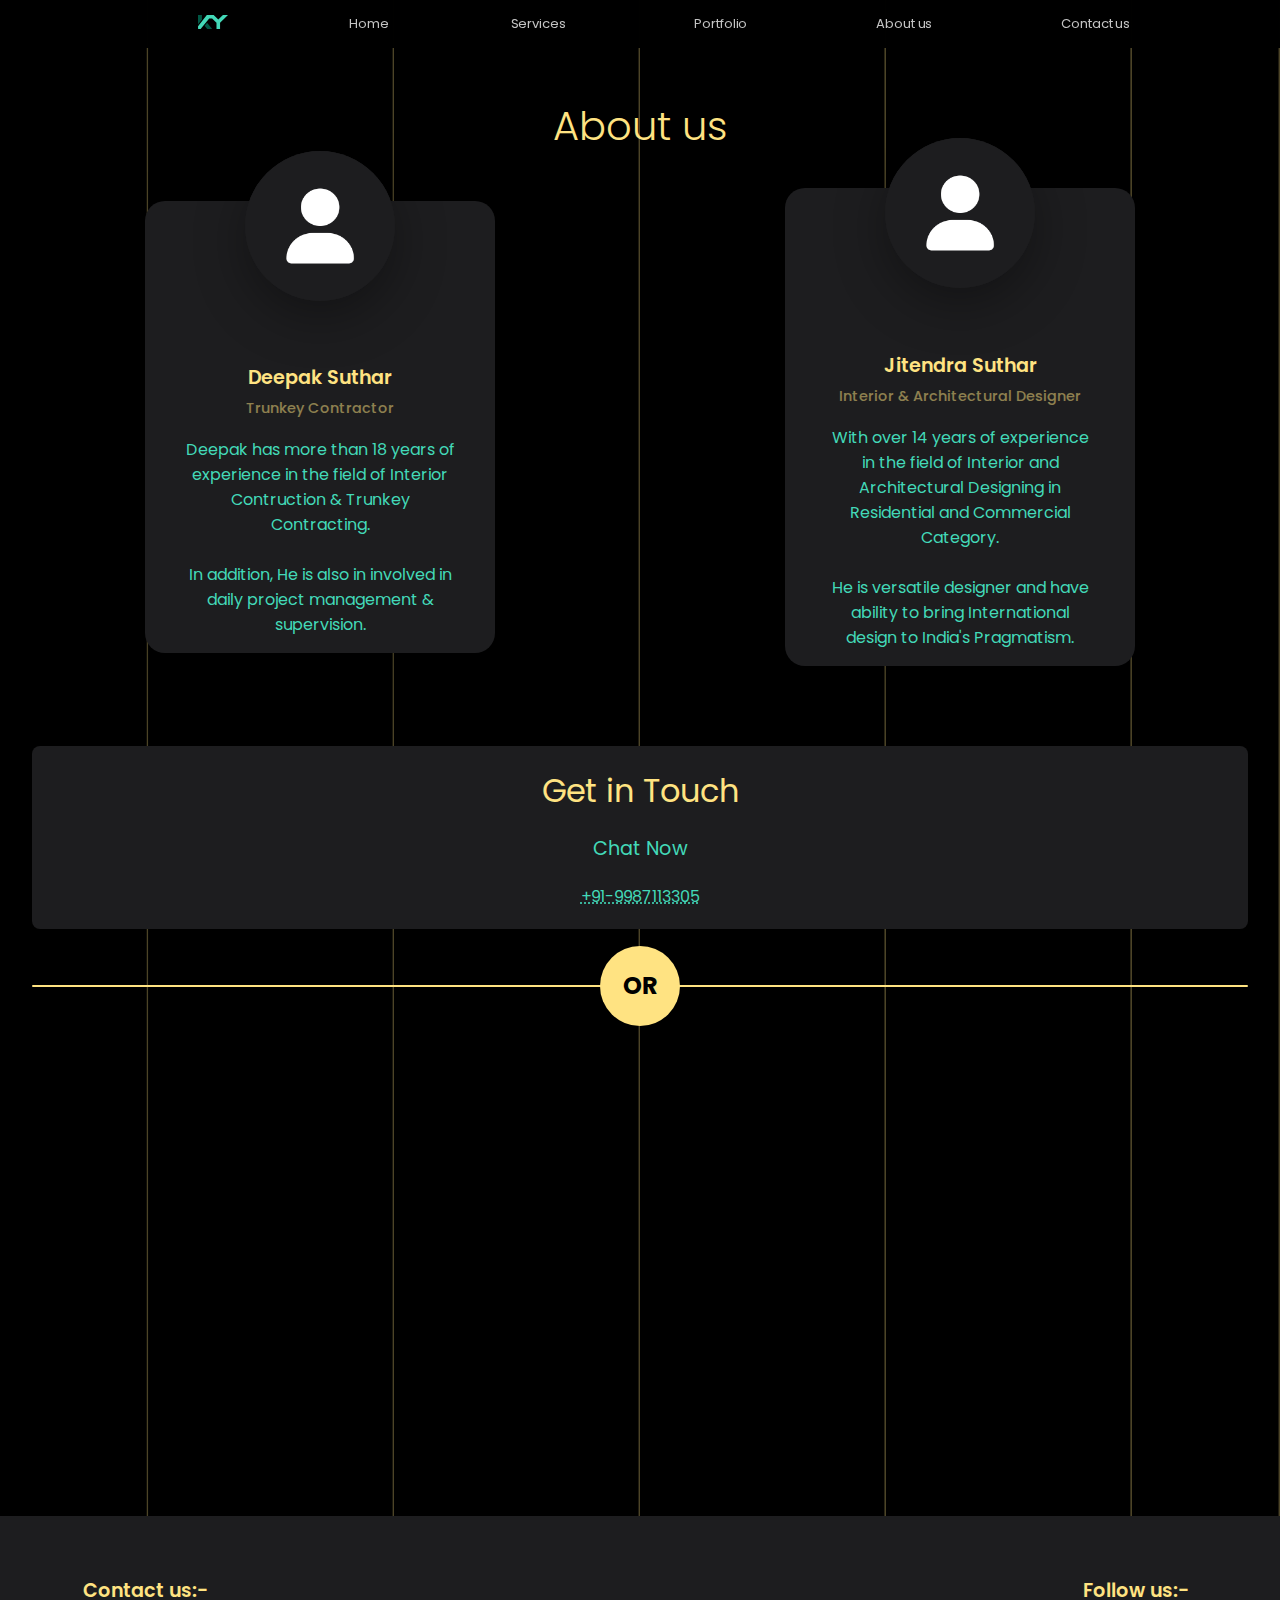
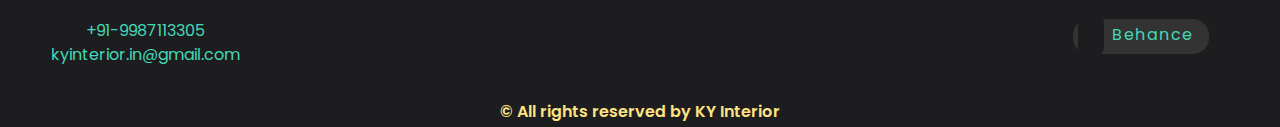
==== commit 941f3dda: "Footer Change" ====
--- a/About/index.html
+++ b/About/index.html
@@ -122,36 +122,30 @@
         </form>
       </div>
     </div>
-  <footer>
-    <div class="small">
-      <div class="row">
-        <div class="column-1 column">
-          <div class="address">
-            <h1>Address:-<br>Mumbai's Office</h1>
-            <p>Shop no:- 20, Shree Ganesh CHS,<br>Saryodaya Complex,<br>Opp.Old Golden Nest,<br>Mira-Bhaynder Road,<br>Bhayander (East),<br>Thane:-401107</p>
+    <footer>
+      <div class="small">
+        <div class="row">
+          <div class="column-1 column">
+            <div class="contact">
+              <h1>Contact us:-</h1>
+              <p>+91-9987113305<br>kyinterior.in@gmail.com</p>
+            </div>
           </div>
-        </div>
-        <div class="column-2 column">
-          <div class="contact">
-            <h1>Contact us:-</h1>
-            <p>+91-9987113305<br>kyinterior.in@gmail.com</p>
-          </div>
-        </div>
-        <div class="column-3 column">
-          <div class="Follow">
-            <h1>Follow us:-</h1>
-            <div class="label">
-            <i class="fa-brands fa-instagram"></i>
-            <a href="#">Instagram</a>
+          <div class="column-2 column">
+            <div class="Follow">
+              <h1>Follow us:-</h1>
+              <div class="label">
+              <i class="fa-brands fa-behance"></i>
+              <a href="https://www.behance.net/kyinterior">Behance</a>
+              </div>
             </div>
           </div>
         </div>
+        <div class="copyright">
+          <p>&copy; All rights reserved by KY Interior</p>
+        </div>
       </div>
-      <div class="copyright">
-        <p>&copy; All rights reserved by KY Interior</p>
-      </div>
-    </div>
-  </footer>
+    </footer>
     <script src="/script.js" charset="utf-8"></script>
     <script src="https://unpkg.com/aos@next/dist/aos.js"></script>
     <script src="https://ajax.googleapis.com/ajax/libs/jquery/3.6.0/jquery.min.js"></script>
--- a/style.css
+++ b/style.css
@@ -522,6 +522,9 @@
 
 .section-image img{
   width: 100%;
+  border-radius: .4rem;
+  border-bottom-left-radius: 0px;
+  border-bottom-left-radius: 0px;
   height: 100%;
   margin: auto;
 }
@@ -738,7 +741,8 @@
 }
 
 .label a{
-  letter-spacing: .1rem;
+  letter-spacing: .11rem;
+  text-decoration: none;
 }
 
 .label i{
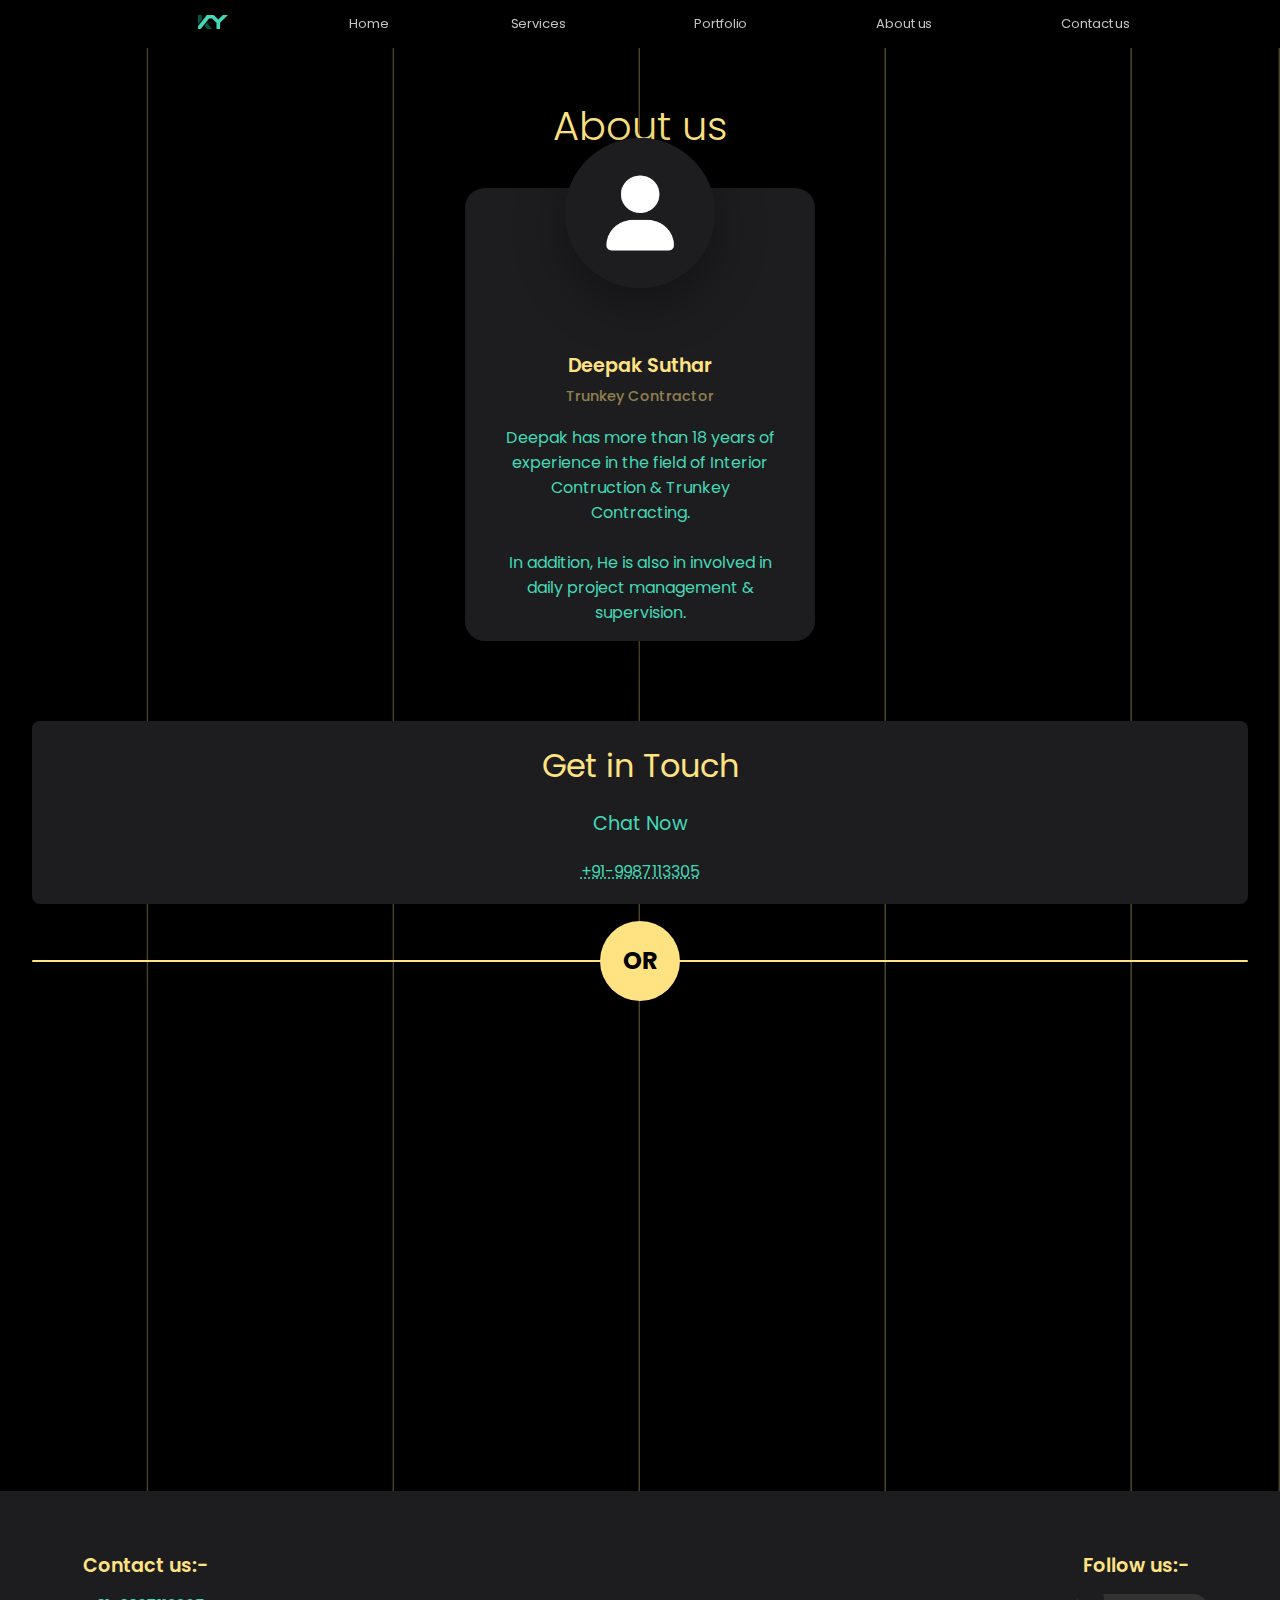
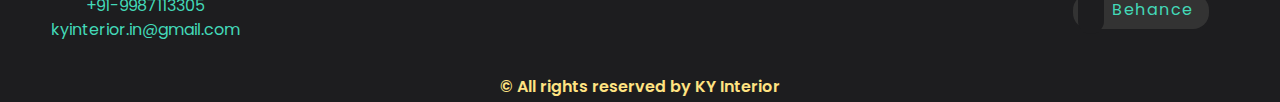
==== commit 98789a14: "Taged" ====
--- a/About/index.html
+++ b/About/index.html
@@ -70,7 +70,7 @@
           </div>
         </div>
       </div>
-      <div class="person">
+      <!-- <div class="person">
         <div class="imgbox">
           <img src="/image/User.jpg" alt="">
         </div>
@@ -82,7 +82,7 @@
             </div>
           </div>
         </div>
-      </div>
+      </div> -->
     </div>
     <div class="contact-container">
       <div data-aos="fade-up" data-aos-duration="1000" data-aos-once="true" class="whatsapp-conversation conversation">
@@ -149,6 +149,22 @@
     <script src="/script.js" charset="utf-8"></script>
     <script src="https://unpkg.com/aos@next/dist/aos.js"></script>
     <script src="https://ajax.googleapis.com/ajax/libs/jquery/3.6.0/jquery.min.js"></script>
+    <script type="text/javascript">
+      (function(f,b){if(!b.__SV){var e,g,i,h;window.mixpanel=b;b._i=[];b.init=function(e,f,c){function g(a,d){var b=d.split(".");2==b.length&&(a=a[b[0]],d=b[1]);a[d]=function(){a.push([d].concat(Array.prototype.slice.call(arguments,0)))}}var a=b;"undefined"!==typeof c?a=b[c]=[]:c="mixpanel";a.people=a.people||[];a.toString=function(a){var d="mixpanel";"mixpanel"!==c&&(d+="."+c);a||(d+=" (stub)");return d};a.people.toString=function(){return a.toString(1)+".people (stub)"};i="disable time_event track track_pageview track_links track_forms track_with_groups add_group set_group remove_group register register_once alias unregister identify name_tag set_config reset opt_in_tracking opt_out_tracking has_opted_in_tracking has_opted_out_tracking clear_opt_in_out_tracking start_batch_senders people.set people.set_once people.unset people.increment people.append people.union people.track_charge people.clear_charges people.delete_user people.remove".split(" ");
+      for(h=0;h<i.length;h++)g(a,i[h]);var j="set set_once union unset remove delete".split(" ");a.get_group=function(){function b(c){d[c]=function(){call2_args=arguments;call2=[c].concat(Array.prototype.slice.call(call2_args,0));a.push([e,call2])}}for(var d={},e=["get_group"].concat(Array.prototype.slice.call(arguments,0)),c=0;c<j.length;c++)b(j[c]);return d};b._i.push([e,f,c])};b.__SV=1.2;e=f.createElement("script");e.type="text/javascript";e.async=!0;e.src="undefined"!==typeof MIXPANEL_CUSTOM_LIB_URL?
+      MIXPANEL_CUSTOM_LIB_URL:"file:"===f.location.protocol&&"//cdn.mxpnl.com/libs/mixpanel-2-latest.min.js".match(/^\/\//)?"https://cdn.mxpnl.com/libs/mixpanel-2-latest.min.js":"//cdn.mxpnl.com/libs/mixpanel-2-latest.min.js";g=f.getElementsByTagName("script")[0];g.parentNode.insertBefore(e,g)}})(document,window.mixpanel||[]);
+
+      mixpanel.init('55f5d4be5684abdab6ec9c9dfe071286', {debug: true});
+      mixpanel.track('About | KY Interior');
+    </script>
+    <script type='text/javascript'>
+  window.smartlook||(function(d) {
+    var o=smartlook=function(){ o.api.push(arguments)},h=d.getElementsByTagName('head')[0];
+    var c=d.createElement('script');o.api=new Array();c.async=true;c.type='text/javascript';
+    c.charset='utf-8';c.src='https://web-sdk.smartlook.com/recorder.js';h.appendChild(c);
+    })(document);
+    smartlook('init', 'd9676f30c8734e1b284f829a6ba3a6710b4c8a3b', { region: 'eu' });
+</script>
     <script>
         AOS.init();
     </script>
--- a/style.css
+++ b/style.css
@@ -482,10 +482,9 @@
 
 .section-group{
   position: relative;
-  margin-top: 1rem;
-  margin-bottom: 4rem;
   max-height: 100vh;
   padding: 2rem;
+  padding-top: 0;
   display: flex;
   justify-content: space-around;
 }
@@ -493,40 +492,55 @@
 .section{
   position: relative;
   min-width: 35%;
+  border-radius: 1rem;
+  transition: .5s;
+}
+
+.section:hover{
+  transform: scale(1.04);
+  transition: .5s;
+}
+
+.section-container{
+  position: relative;
+  border-radius: .5rem;
+}
+
+.section-content{
+  text-align: center;
   background-color: #1d1d1f;
   padding: 1rem;
-  border-radius: 1rem;
-}
-
-.section-container{
-  position: relative;
-  border: solid 2px #ffe382;
   border-radius: .5rem;
-}
-
-.section-content{
-  text-align: center;
-  padding: 1rem;
+  border-bottom-left-radius: 1rem;
+  border-bottom-right-radius: 1rem;
+  box-shadow: inset 1px 1px 10px #111;
 }
 
 .section-content-{
   text-align: left;
   padding: .5rem;
   padding-left: 2rem;
+  background-color: #1d1d1f;
+  border-radius: .5rem;
+  border-bottom-left-radius: 1rem;
+  border-bottom-right-radius: 1rem;
+  box-shadow: inset 1px 1px 10px #111;
 }
 
 .section-image{
   position: relative;
   height: 20rem;
+  display: flex;
 }
 
 .section-image img{
-  width: 100%;
-  border-radius: .4rem;
+  max-width: 90%;
+  border-radius: .5rem;
   border-bottom-left-radius: 0px;
-  border-bottom-left-radius: 0px;
-  height: 100%;
+  border-bottom-right-radius: 0px;
+  max-height: 90%;
   margin: auto;
+  margin-bottom: 0;
 }
 
 .anchor{
@@ -1058,6 +1072,7 @@
   .section-group{
     flex-direction: column;
     padding: 1rem;
+    max-height: 100vh;
   }
 
   .section{
